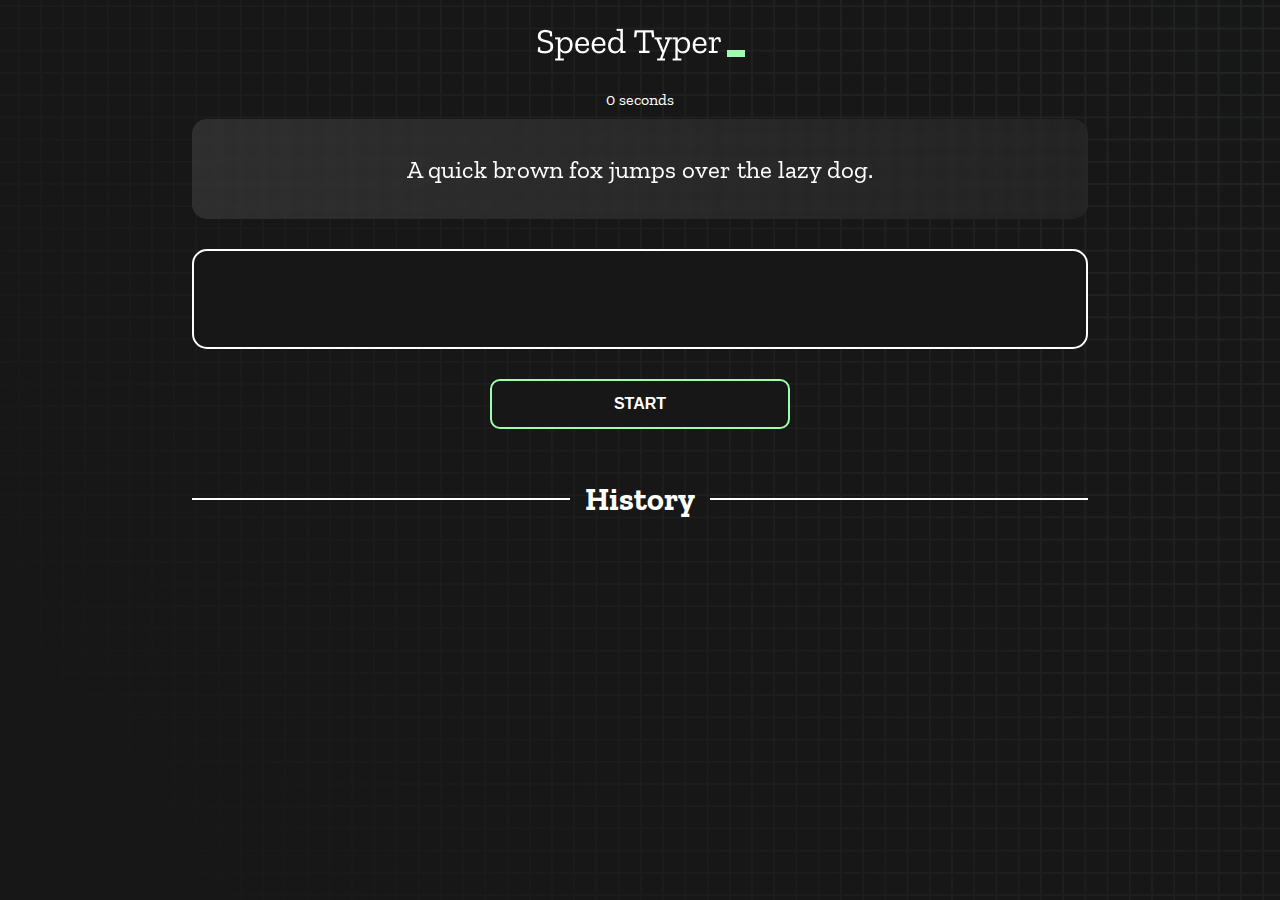
==== index.html @ c8a6e41c "Initial commit" ====
<!DOCTYPE html>
<html lang="en">
  <head>
    <meta charset="UTF-8" />
    <meta http-equiv="X-UA-Compatible" content="IE=edge" />
    <meta name="viewport" content="width=device-width, initial-scale=1.0" />
    <title>Speed Monster</title>
    <link rel="stylesheet" href="styles.css" />
    <link rel="preconnect" href="https://fonts.googleapis.com" />
    <link rel="preconnect" href="https://fonts.gstatic.com" crossorigin />
    <link
      href="https://fonts.googleapis.com/css2?family=Zilla+Slab:wght@300;400;500&display=swap"
      rel="stylesheet"
    />
  </head>
  <body>
    <h1 class="title"><img src="./logo.png" /></h1>
    <div id="show-time">0 seconds</div>

    <div class="box-container">
      <div id="question"></div>

      <div id="display" class="inactive"></div>

      <div class="buttons">
        <button id="starts">START</button>
      </div>

      <div class="divider-container">
        <div class="line"></div>
        <h1 class="title2">History</h1>
        <div class="line"></div>
      </div>
      <div id="histories"></div>
    </div>

    <div id="countdown"></div>
    <div id="modal-background" class="hidden"></div>
    <div id="result" class="hidden"></div>

    <script src="./history.js"></script>
    <script src="./script.js"></script>
  </body>
</html>
---- styles.css ----
* {
  padding: 0;
  margin: 0;
  box-sizing: border-box;
}

body {
  background-image: url("./bg.png");
  background-size: cover;
  background-position: left top;
  font-family: "Zilla Slab", serif;
}

.box-container {
  width: 70%;
  margin: 0 auto;
}

#question {
  height: 100px;
  display: flex;
  align-items: center;
  justify-content: center;
  color: white;
  font-size: 25px;
  border-radius: 15px;
  background: rgb(255, 255, 255);
  background: linear-gradient(
    92.49deg,
    rgba(255, 255, 255, 0.1) 0.18%,
    rgba(255, 255, 255, 0.05) 99.85%
  );
  backdrop-filter: blur(5px);
  margin-bottom: 30px;
}

#display {
  height: 100px;
  display: flex;
  flex-wrap: wrap;
  align-items: center;
  padding-left: 5rem;
  color: white;
  font-size: 32px;
  background-color: #171717;
  border: 2px solid #9dffad;
  border-radius: 15px;
}

#countdown {
  position: fixed;
  height: 100vh;
  width: 100vw;
  background-color: rgba(0, 0, 0, 0.8);
  top: 0;
  left: 0;
  display: flex;
  align-items: center;
  justify-content: center;
  font-size: 3rem;
  color: white;
  display: none;
}
#result {
  position: fixed;
  top: 10%; 
  left: 10%;
  transform: translate(-50%, -50%);
  height: 250px;
  width: 400px;
  background-color: #171717;
  border-radius: 15px;
  border: 2px solid #9dffad;
  color: white;
  text-align: center;
  padding: 2rem;
}
#show-time{
  text-align: center;
  color: white;
  margin: 10px 0;
}

.green {
  color: #9dffad;
}
.red {
  color: #eb6565;
}
.bold {
  font-weight: 700;
}
.inactive {
  border: 2px solid white !important;
}
.hidden {
  display: none;
}
.title {
  text-align: center;
  color: white;
  margin: 20px 0;
}

.divider-container {
  height: 80px;
  display: flex;
  justify-content: center;
  align-items: center;
  gap: 15px;
  margin: 0 auto;
}

.line {
  height: 2px;
  background: white;
  width: 100%;
}

.title2 {
  color: white;
  display: block;
}

.buttons {
  display: flex;
  justify-content: center;
  margin: 30px 0;
}
button {
  padding: 10px 20px;
  border: none;
  font-size: 16px;
  font-weight: bold;
  width: 300px;
  height: 50px;
  color: white;
  background-color: #171717;
  border-radius: 10px;
  border: 2px solid #9dffad;
  cursor: pointer;
}

#histories {
  display: flex;
  flex-wrap: wrap;
  justify-content: space-around;
}

.card {
  width: 100%;
  height: 100%;
  padding: 50px;
  display: flex;
  justify-content: space-between;
  align-items: center;
  padding: 20px 30px;
  color: white;
  border-radius: 15px;
  background: rgb(255, 255, 255);
  background: linear-gradient(
    92.49deg,
    rgba(255, 255, 255, 0.1) 0.18%,
    rgba(255, 255, 255, 0.05) 99.85%
  );
  backdrop-filter: blur(5px);
  margin-bottom: 30px;
}

#modal-background {
  background: rgb(255, 255, 255);
  background: linear-gradient(
    92.49deg,
    rgba(255, 255, 255, 0.1) 0.18%,
    rgba(255, 255, 255, 0.05) 99.85%
  );
  backdrop-filter: blur(5px);
  height: 100vh;
  width: 100%;
  position: fixed;
  top: 0;
}

@media only screen and (max-width: 700px) {
  .box-container {
    padding: 0 20px;
    width: 100%;
  }
  .card {
    flex-direction: column;
  }
}
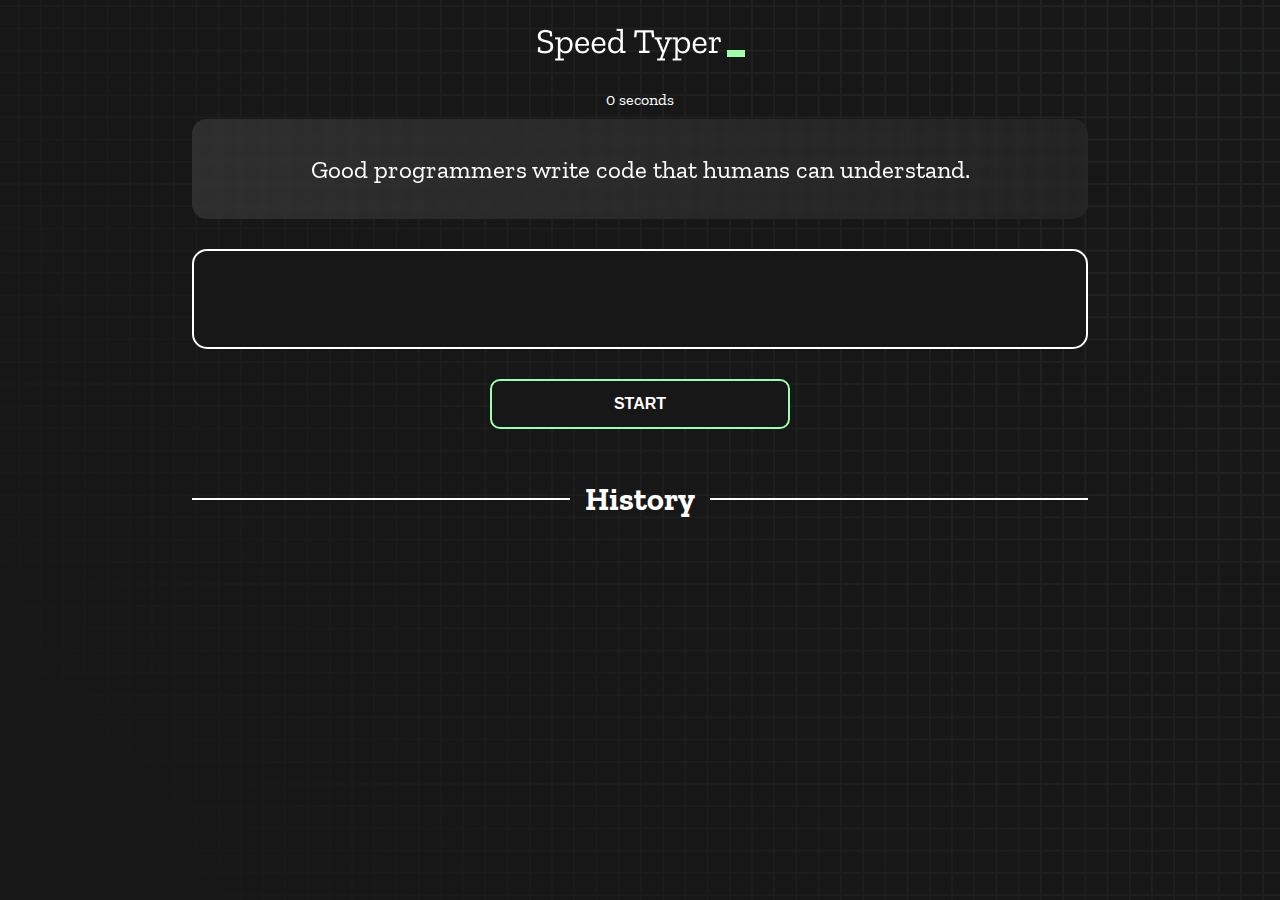
==== commit 0bbff804: "updated the title" ====
--- a/index.html
+++ b/index.html
@@ -1,44 +1,44 @@
 <!DOCTYPE html>
 <html lang="en">
-  <head>
-    <meta charset="UTF-8" />
-    <meta http-equiv="X-UA-Compatible" content="IE=edge" />
-    <meta name="viewport" content="width=device-width, initial-scale=1.0" />
-    <title>Speed Monster</title>
-    <link rel="stylesheet" href="styles.css" />
-    <link rel="preconnect" href="https://fonts.googleapis.com" />
-    <link rel="preconnect" href="https://fonts.gstatic.com" crossorigin />
-    <link
-      href="https://fonts.googleapis.com/css2?family=Zilla+Slab:wght@300;400;500&display=swap"
-      rel="stylesheet"
-    />
-  </head>
-  <body>
-    <h1 class="title"><img src="./logo.png" /></h1>
-    <div id="show-time">0 seconds</div>
 
-    <div class="box-container">
-      <div id="question"></div>
+<head>
+  <meta charset="UTF-8" />
+  <meta http-equiv="X-UA-Compatible" content="IE=edge" />
+  <meta name="viewport" content="width=device-width, initial-scale=1.0" />
+  <title>Type Monster | Speed Up Your Typing</title>
+  <link rel="stylesheet" href="styles.css" />
+  <link rel="preconnect" href="https://fonts.googleapis.com" />
+  <link rel="preconnect" href="https://fonts.gstatic.com" crossorigin />
+  <link href="https://fonts.googleapis.com/css2?family=Zilla+Slab:wght@300;400;500&display=swap" rel="stylesheet" />
+</head>
 
-      <div id="display" class="inactive"></div>
+<body>
+  <h1 class="title"><img src="./logo.png" /></h1>
+  <div id="show-time">0 seconds</div>
 
-      <div class="buttons">
-        <button id="starts">START</button>
-      </div>
+  <div class="box-container">
+    <div id="question"></div>
 
-      <div class="divider-container">
-        <div class="line"></div>
-        <h1 class="title2">History</h1>
-        <div class="line"></div>
-      </div>
-      <div id="histories"></div>
+    <div id="display" class="inactive"></div>
+
+    <div class="buttons">
+      <button id="starts">START</button>
     </div>
 
-    <div id="countdown"></div>
-    <div id="modal-background" class="hidden"></div>
-    <div id="result" class="hidden"></div>
+    <div class="divider-container">
+      <div class="line"></div>
+      <h1 class="title2">History</h1>
+      <div class="line"></div>
+    </div>
+    <div id="histories"></div>
+  </div>
 
-    <script src="./history.js"></script>
-    <script src="./script.js"></script>
-  </body>
-</html>
+  <div id="countdown"></div>
+  <div id="modal-background" class="hidden"></div>
+  <div id="result" class="hidden"></div>
+
+  <script src="./history.js"></script>
+  <script src="./script.js"></script>
+</body>
+
+</html>